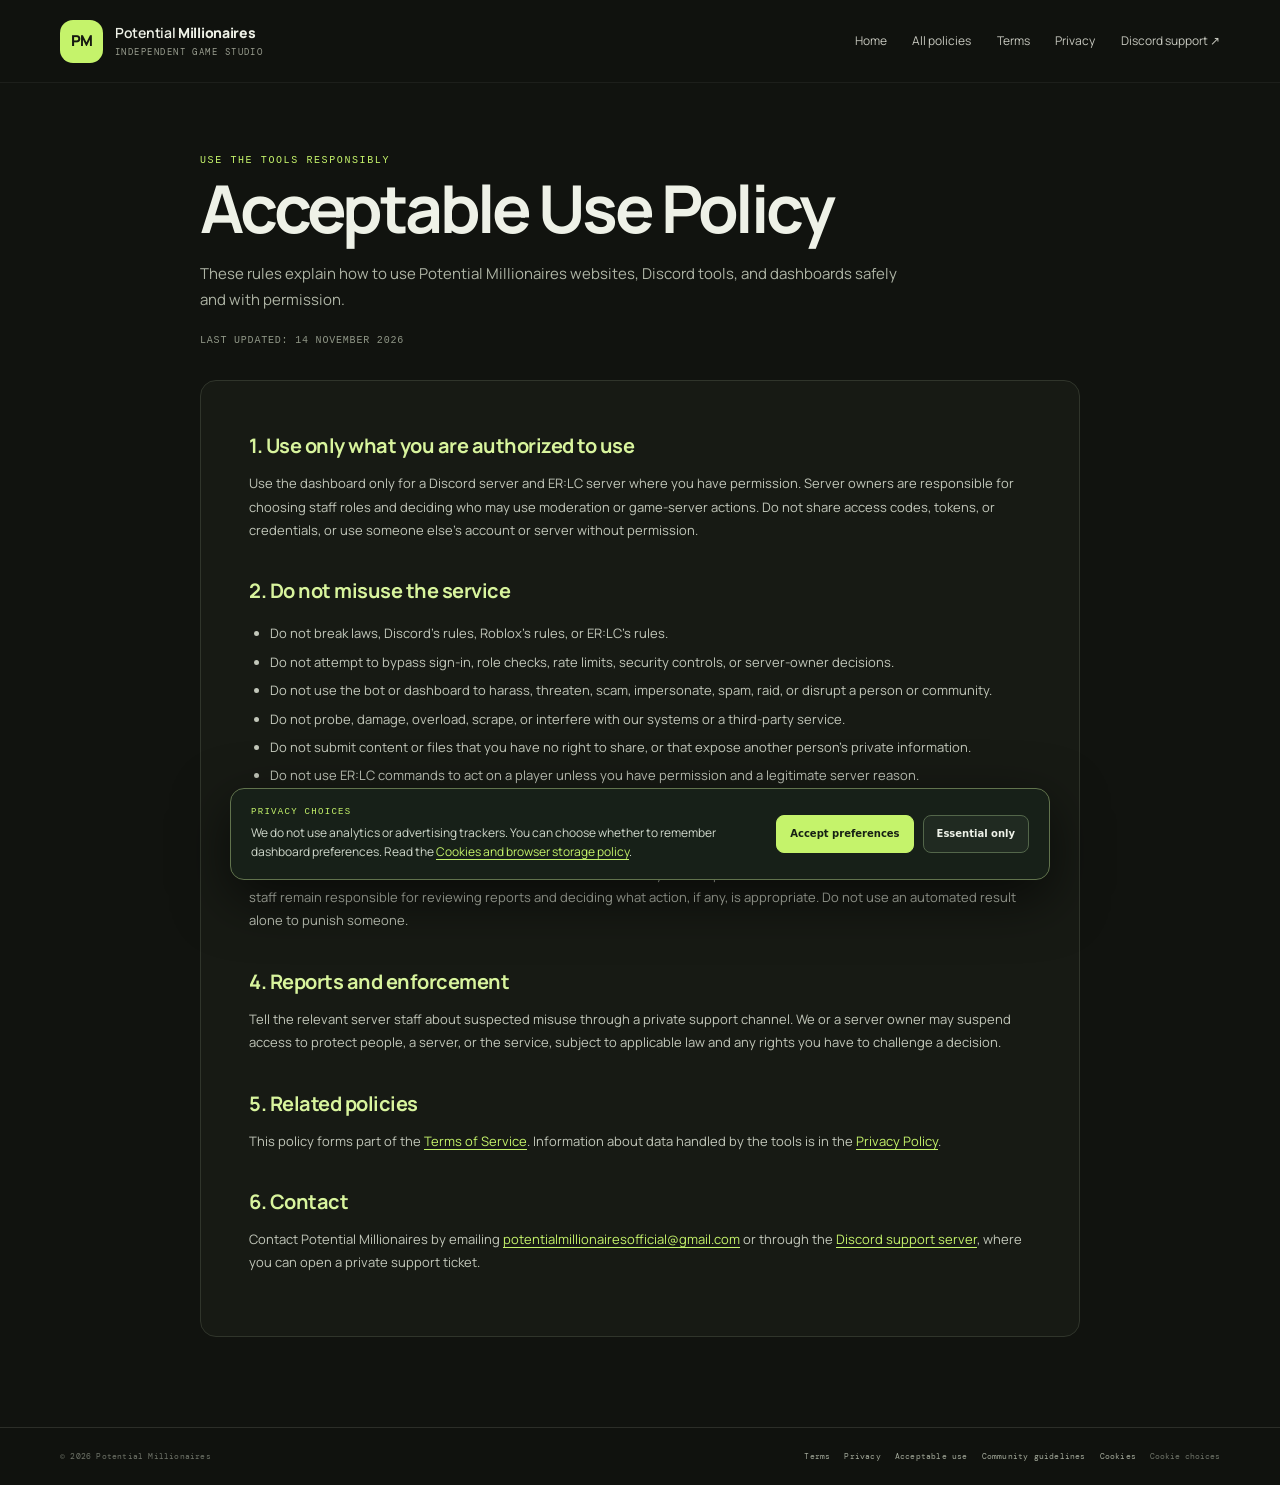
==== acceptable-use.html @ 97ff9b20 "Restore public site and add policy center" ====
<!doctype html>
<html lang="en">
<head>
  <meta charset="utf-8">
  <meta name="viewport" content="width=device-width, initial-scale=1">
  <meta name="theme-color" content="#11130f">
  <meta name="description" content="Acceptable use rules for Potential Millionaires websites, dashboard, and community tools.">
  <link rel="canonical" href="https://potentialmillionaires.xyz/acceptable-use.html">
  <link rel="stylesheet" href="style.css"><link rel="stylesheet" href="legal.css"><link rel="stylesheet" href="cookie-notice.css">
  <script src="script.js" defer></script><script src="cookie-notice.js" defer></script>
  <title>Acceptable Use — Potential Millionaires</title>
</head>
<body class="legal-page">
  <a class="skip-link" href="#main">Skip to content</a>
  <header class="site-header"><div class="header-inner wrap">
    <a class="brand" href="index.html" aria-label="Potential Millionaires home"><span class="brand-mark" aria-hidden="true">PM</span><span class="brand-name">Potential <b>Millionaires</b><small>INDEPENDENT GAME STUDIO</small></span></a>
    <nav class="primary-nav" aria-label="Page navigation"><a href="index.html">Home</a><a href="policies.html">All policies</a><a href="terms.html">Terms</a><a href="privacy.html">Privacy</a><a data-config-link="discordInviteUrl" data-unavailable-label="Discord support" href="index.html#community">Discord support ↗</a></nav>
  </div></header>
  <main class="legal-main" id="main">
    <p class="legal-kicker">Use the tools responsibly</p>
    <h1 class="legal-title">Acceptable Use Policy</h1>
    <p class="legal-intro">These rules explain how to use Potential Millionaires websites, Discord tools, and dashboards safely and with permission.</p>
    <p class="legal-meta">Last updated: 14 November 2026</p>
    <article class="legal-content">
      <h2>1. Use only what you are authorized to use</h2>
      <p>Use the dashboard only for a Discord server and ER:LC server where you have permission. Server owners are responsible for choosing staff roles and deciding who may use moderation or game-server actions. Do not share access codes, tokens, or credentials, or use someone else’s account or server without permission.</p>

      <h2>2. Do not misuse the service</h2>
      <ul>
        <li>Do not break laws, Discord’s rules, Roblox’s rules, or ER:LC’s rules.</li>
        <li>Do not attempt to bypass sign-in, role checks, rate limits, security controls, or server-owner decisions.</li>
        <li>Do not use the bot or dashboard to harass, threaten, scam, impersonate, spam, raid, or disrupt a person or community.</li>
        <li>Do not probe, damage, overload, scrape, or interfere with our systems or a third-party service.</li>
        <li>Do not submit content or files that you have no right to share, or that expose another person’s private information.</li>
        <li>Do not use ER:LC commands to act on a player unless you have permission and a legitimate server reason.</li>
      </ul>

      <h2>3. Respect and review</h2>
      <p>Automated filters and AI-assisted features can make mistakes. They are not proof that someone broke a rule. Human server staff remain responsible for reviewing reports and deciding what action, if any, is appropriate. Do not use an automated result alone to punish someone.</p>

      <h2>4. Reports and enforcement</h2>
      <p>Tell the relevant server staff about suspected misuse through a private support channel. We or a server owner may suspend access to protect people, a server, or the service, subject to applicable law and any rights you have to challenge a decision.</p>

      <h2>5. Related policies</h2>
      <p>This policy forms part of the <a href="terms.html">Terms of Service</a>. Information about data handled by the tools is in the <a href="privacy.html">Privacy Policy</a>.</p>
      <h2>6. Contact</h2>
      <p>Contact Potential Millionaires by emailing <a href="mailto:potentialmillionairesofficial@gmail.com">potentialmillionairesofficial@gmail.com</a> or through the <a data-config-link="discordInviteUrl" data-unavailable-label="Discord support server" href="index.html#community">Discord support server</a>, where you can open a private support ticket.</p>
    </article>
  </main>
  <footer class="site-footer"><div class="wrap footer-bottom"><span>© <span id="current-year"></span> Potential Millionaires</span><nav class="footer-links" aria-label="Legal links"><a href="terms.html">Terms</a><a href="privacy.html">Privacy</a><a href="acceptable-use.html" aria-current="page">Acceptable use</a><a href="community-guidelines.html">Community guidelines</a><a href="cookies.html">Cookies</a><button class="cookie-settings-link" type="button" data-open-cookie-notice>Cookie choices</button></nav></div></footer>
  <aside class="cookie-notice" id="cookie-notice" role="region" aria-label="Cookie and storage choices" aria-describedby="cookie-notice-copy" hidden>
    <div class="cookie-notice-copy"><p class="cookie-notice-kicker">PRIVACY CHOICES</p><p id="cookie-notice-copy">We do not use analytics or advertising trackers. You can choose whether to remember dashboard preferences. Read the <a href="cookies.html">Cookies and browser storage policy</a>.</p></div>
    <div class="cookie-notice-actions"><button class="cookie-button cookie-button-primary" type="button" data-cookie-choice="preferences">Accept preferences</button><button class="cookie-button cookie-button-secondary" type="button" data-cookie-choice="essential">Essential only</button></div>
  </aside>
</body>
</html>
---- style.css ----
@import url('https://fonts.googleapis.com/css2?family=DM+Mono:wght@400;500&family=Manrope:wght@400;500;600;700;800&display=swap');

:root{color-scheme:dark;--ink:#f2f2e9;--muted:#a6a89d;--dim:#72756a;--bg:#11130f;--panel:#1b1e18;--panel-soft:#22261f;--line:rgba(241,244,229,.12);--lime:#c5f36b;--mint:#69d6bc;--orange:#f2a66e;--purple:#8f86ff;--font:'Manrope',Arial,sans-serif;--mono:'DM Mono',monospace;--wrap:1160px}
*{box-sizing:border-box}html{scroll-behavior:smooth;scroll-padding-top:100px}body{margin:0;background:var(--bg);color:var(--ink);font-family:var(--font);font-size:15px;line-height:1.65;-webkit-font-smoothing:antialiased}a{color:inherit;text-decoration:none}button{font:inherit}.wrap{width:min(var(--wrap),calc(100% - 56px));margin-inline:auto}.skip-link{position:absolute;left:16px;top:-60px;z-index:100;background:var(--lime);color:#151710;padding:10px 14px;border-radius:8px}.skip-link:focus{top:12px}.site-header{position:sticky;top:0;z-index:20;background:rgba(17,19,15,.9);backdrop-filter:blur(18px);border-bottom:1px solid rgba(255,255,255,.055)}.header-inner{height:82px;display:flex;align-items:center;justify-content:space-between}.brand{display:inline-flex;align-items:center;gap:12px}.brand-mark{width:43px;height:43px;border-radius:13px;background:var(--lime);color:#161811;display:grid;place-items:center;font-size:15px;font-weight:900;letter-spacing:-1px}.brand-name{font-size:14px;font-weight:600;letter-spacing:-.3px;line-height:1.25}.brand-name b{font-weight:800}.brand-name small{display:block;margin-top:4px;color:#9b9f91;font:9px var(--mono);letter-spacing:1.45px}.primary-nav{display:flex;align-items:center;gap:34px;font-size:12px;color:#c7c8bf}.primary-nav>a:not(.nav-cta):hover,.text-link:hover,.back-top:hover{color:var(--lime)}.nav-cta{padding:10px 15px;border:1px solid rgba(197,243,107,.42);border-radius:999px;color:var(--lime)}.nav-cta span{margin-left:8px}.menu-toggle{display:none}
.hero{min-height:660px;position:relative;display:grid;grid-template-columns:1fr 1.05fr;align-items:center;gap:10px;padding-top:35px;padding-bottom:85px}.hero-copy{position:relative;z-index:2;padding:12px 0 28px}.eyebrow{margin:0 0 20px;color:var(--lime);font:10px var(--mono);letter-spacing:1.8px;text-transform:uppercase}.live-dot{display:inline-block;width:7px;height:7px;margin:0 8px 1px 0;background:var(--mint);border-radius:50%;box-shadow:0 0 12px var(--mint)}h1,h2,h3,p{margin-top:0}.hero h1{font-size:clamp(55px,7vw,94px);line-height:.98;letter-spacing:-7px;margin:0 0 24px;font-weight:800}.hero h1 span,.section-heading h2 span,.studio-copy h2 span,.community-copy h2 span{color:var(--lime)}.hero-intro{max-width:430px;color:#b7b9af;font-size:16px;line-height:1.8;margin-bottom:28px}.hero-actions{display:flex;gap:11px;align-items:center;flex-wrap:wrap}.button{min-height:48px;padding:0 19px;display:inline-flex;align-items:center;justify-content:center;gap:16px;border-radius:8px;font-size:12px;font-weight:800;transition:transform .2s ease,background .2s ease,border-color .2s ease}.button:hover{transform:translateY(-2px)}.button-primary{background:var(--lime);color:#171911}.button-primary:hover{background:#d4ff86}.button-quiet{border:1px solid var(--line);color:#e5e7dc}.button-quiet:hover{border-color:rgba(197,243,107,.55)}.hero-note{margin:28px 0 0;color:#797d71;font:10px var(--mono);letter-spacing:.3px}.note-star{color:var(--orange);font-size:14px;margin-right:7px}.hero-art{height:490px;position:relative;isolation:isolate;overflow:hidden;border-radius:20px;background:radial-gradient(ellipse at 50% 35%,#293c2c 0,#1a261f 42%,#161914 75%);border:1px solid rgba(255,255,255,.08)}.hero-art:before,.hero-art:after{content:"";position:absolute;inset:0;z-index:-1;background-image:linear-gradient(rgba(255,255,255,.035) 1px,transparent 1px),linear-gradient(90deg,rgba(255,255,255,.035) 1px,transparent 1px);background-size:38px 38px;mask-image:linear-gradient(to bottom,black,transparent 85%)}.hero-art:after{inset:auto -16% -38% 8%;height:68%;border-radius:50%;background:#c5f36b;filter:blur(90px);opacity:.09}.art-sun{position:absolute;width:180px;height:180px;right:19%;top:17%;border-radius:50%;background:var(--orange);filter:blur(58px);opacity:.17}.art-orbit{position:absolute;width:440px;height:180px;left:18%;top:36%;border:1px solid rgba(197,243,107,.13);border-radius:50%;transform:rotate(-24deg)}.orbit-two{width:500px;height:220px;left:8%;top:31%;border-color:rgba(143,134,255,.16);transform:rotate(25deg)}.coaster-art{position:absolute;inset:8% 0 3%;width:100%;height:91%;overflow:visible}.art-label{position:absolute;z-index:2;display:flex;align-items:center;gap:10px;padding:11px 13px;border:1px solid rgba(255,255,255,.13);border-radius:10px;background:rgba(22,26,21,.78);backdrop-filter:blur(8px);font-size:9px;font-weight:800;letter-spacing:.8px}.art-label small{display:block;margin-top:3px;color:#92978c;font:8px var(--mono);letter-spacing:.7px}.label-top{top:22px;right:20px}.label-icon{display:grid;place-items:center;width:25px;height:25px;border-radius:7px;background:#c5f36b;color:#171911;font-size:14px}.label-bottom{left:20px;bottom:22px}.label-number{font:11px var(--mono);color:var(--lime);padding-right:8px;border-right:1px solid var(--line)}.art-caption{position:absolute;right:18px;bottom:27px;color:#777d6e;font:8px var(--mono);letter-spacing:1.2px}.scroll-cue{position:absolute;left:0;bottom:25px;color:#777a71;font:9px var(--mono);letter-spacing:1.25px;display:flex;align-items:center;gap:10px}.scroll-cue span{height:25px;width:1px;background:var(--lime)}
.ticker{overflow:hidden;border-block:1px solid var(--line);background:#171a14}.ticker-track{min-width:max-content;display:flex;align-items:center;justify-content:space-around;gap:34px;padding:15px 20px;color:#b8bcad;font:9px var(--mono);letter-spacing:1.5px}.ticker-track i{font-style:normal;color:var(--lime);font-size:14px}
.section{padding:116px 0}.work-section{background:#151712}.section-heading{display:flex;align-items:end;justify-content:space-between;gap:25px;margin-bottom:35px}.section-heading .eyebrow,.studio-copy .eyebrow{margin-bottom:14px}.section-heading h2,.studio-copy h2{margin:0;font-size:clamp(38px,5vw,58px);line-height:1.07;letter-spacing:-3.4px}.work-tools{text-align:right}.work-tools p{font-size:12px;color:var(--muted);margin:0 0 12px}.filters{display:flex;justify-content:flex-end;gap:6px}.filter-button{border:1px solid var(--line);background:transparent;color:#9da093;padding:7px 12px;border-radius:999px;font-size:10px;cursor:pointer}.filter-button:hover,.filter-button.is-active{background:var(--lime);border-color:var(--lime);color:#171911}.project-grid{display:grid;grid-template-columns:1fr 1fr;gap:20px}.project-card{min-width:0;padding:13px 13px 18px;border:1px solid var(--line);border-radius:13px;background:#1c1f19;transition:transform .25s ease,border-color .25s ease}.project-card:hover{transform:translateY(-4px);border-color:rgba(197,243,107,.32)}.project-card[hidden]{display:none}.project-visual{height:265px;position:relative;overflow:hidden;border-radius:8px}.visual-topline{position:absolute;z-index:3;inset:14px 15px auto;display:flex;justify-content:space-between;align-items:center;color:#e4e8da;font:8px var(--mono);letter-spacing:1.2px}.visual-arrow{display:grid;place-items:center;width:28px;height:28px;border:1px solid rgba(255,255,255,.35);border-radius:50%;font-size:14px}.coaster-visual{background:linear-gradient(145deg,#556c53,#385248 50%,#252e28)}.coaster-visual:after{content:"";position:absolute;inset:0;background:linear-gradient(0deg,rgba(10,14,11,.3),transparent 55%)}.coaster-scene{position:absolute;inset:0;overflow:hidden}.scene-cloud{position:absolute;width:110px;height:28px;top:49px;left:12%;border-radius:50%;background:rgba(244,239,204,.16);filter:blur(2px)}.cloud-two{left:auto;right:13%;top:78px;width:75px;opacity:.6}.scene-track{position:absolute;width:105%;height:210px;left:-2%;top:120px;border:12px solid transparent;border-bottom-color:#16201c;border-left-color:#16201c;border-radius:50%;transform:rotate(-10deg)}.track-front{top:112px;left:1%;height:195px;border-width:7px;border-bottom-color:var(--lime);border-left-color:var(--lime);transform:rotate(-9deg)}.scene-cart{position:absolute;z-index:2;width:74px;height:29px;left:43%;top:132px;background:var(--orange);border:4px solid #20241c;border-radius:14px 14px 7px 7px;transform:rotate(-8deg);box-shadow:0 10px 22px #1118}.scene-cart span{position:absolute;width:22px;height:17px;left:18px;top:-17px;background:#e7dbbb;border:3px solid #20241c;border-radius:8px 8px 1px 1px}.scene-cart i{position:absolute;width:12px;height:12px;bottom:-9px;left:7px;border-radius:50%;background:#1c2019;border:2px solid #d0d6c4}.scene-cart i:last-child{left:auto;right:7px}.scene-station{position:absolute;right:15%;top:121px;width:82px;height:83px;border:5px solid #20251c;border-bottom-width:8px;background:#b5cb89;transform:skewY(-8deg);box-shadow:8px 8px 0 #171b16}.scene-station b{display:block;position:absolute;top:-22px;left:-9px;width:90px;height:18px;background:#ecad75;border:4px solid #20251c}.scene-station b:nth-child(2){top:7px;left:8px;width:57px;height:31px;background:#324b49}.scene-station span{position:absolute;bottom:0;left:10px;width:50px;height:28px;background:#364d40}.scene-ground{position:absolute;left:-5%;right:-5%;bottom:-90px;height:145px;background:#253a2d;border-radius:50% 50% 0 0;transform:rotate(-4deg)}.visual-tag{position:absolute;z-index:4;left:15px;bottom:14px;color:white;font:9px var(--mono);letter-spacing:1.2px}.bot-visual{background:radial-gradient(ellipse at 78% 13%,#263a36,#252d28 45%,#20231d)}.bot-visual:before,.bot-visual:after{content:"";position:absolute;border:1px solid rgba(197,243,107,.16);border-radius:50%;width:350px;height:350px;left:21%;top:9%}.bot-visual:after{width:270px;height:270px;left:30%;top:22%;border-color:rgba(143,134,255,.2)}.bot-window{position:absolute;z-index:2;left:14%;top:61px;width:72%;border:1px solid #566157;border-radius:10px;background:#171a17;box-shadow:0 18px 40px #0b0d0b8c;transform:rotate(-2deg)}.bot-window-head{display:flex;align-items:center;gap:9px;padding:13px;border-bottom:1px solid #353b34}.bot-avatar{width:29px;height:29px;display:grid;place-items:center;border-radius:9px;background:var(--lime);color:#161811;font-size:9px;font-weight:900}.bot-window-head b{font-size:9px;display:block}.bot-window-head small{display:block;color:#979c91;font-size:8px}.online-indicator{margin-left:auto;color:var(--mint);font:7px var(--mono);letter-spacing:.7px}.bot-message{margin:13px;padding:12px;background:#242923;border-radius:7px;color:#e3e7dc}.bot-message>small{font:7px var(--mono);letter-spacing:.7px;color:#aab19f}.bot-message>small b{color:var(--mint);margin-left:5px}.bot-message p{font-size:9px;line-height:1.6;margin:8px 0 10px;color:#c5cabc}.bot-buttons{display:flex;gap:6px}.bot-buttons span{padding:4px 9px;border:1px solid #627454;border-radius:5px;color:var(--lime);font-size:7px}.bot-buttons span:last-child{border-color:#735052;color:#e8a09b}.bot-status-row{display:flex;justify-content:space-around;padding:0 8px 14px;color:#a9ae9f;font:7px var(--mono)}.bot-status-row i{display:inline-block;width:6px;height:6px;margin-right:4px;border-radius:50%;background:var(--mint)}.project-info{display:flex;align-items:end;justify-content:space-between;gap:16px;padding:19px 5px 7px}.project-kicker{margin:0 0 5px;color:#899080;font:8px var(--mono);letter-spacing:.9px;text-transform:uppercase}.project-info h3{margin:0;font-size:23px;letter-spacing:-.9px}.project-index{padding-bottom:4px;color:#777e70;font:8px var(--mono);white-space:nowrap}.project-description{min-height:48px;margin:9px 5px 16px;color:#aeb2a5;font-size:12px;line-height:1.75;max-width:490px}.text-link{display:inline-flex;align-items:center;gap:12px;margin:0 5px;color:var(--lime);font-size:11px;font-weight:800}.text-link span{font-size:15px}.text-link.is-unavailable{color:#9fa498}.project-footnote{margin:24px 0 0;text-align:center;color:#7e8277;font-size:10px}.project-footnote span{color:var(--orange);margin-right:5px}
.studio-section{padding:112px 0;background:#1b1e18;border-block:1px solid var(--line)}.studio-layout{display:grid;grid-template-columns:.82fr 1.15fr 1fr;gap:50px;align-items:center}.studio-stamp{width:208px;height:208px;position:relative;display:flex;flex-direction:column;align-items:center;justify-content:center;border:1px solid rgba(197,243,107,.4);border-radius:50%;color:var(--lime);transform:rotate(-12deg)}.studio-stamp:before{content:"";position:absolute;inset:13px;border:1px dashed rgba(197,243,107,.35);border-radius:50%}.studio-stamp>span{font-size:58px;line-height:1;font-weight:900;letter-spacing:-6px}.studio-stamp i{position:absolute;top:29px;right:39px;font-style:normal;color:var(--orange);font-size:18px}.studio-stamp small{margin-top:10px;font:7px var(--mono);letter-spacing:1.5px}.studio-copy h2{font-size:45px;letter-spacing:-2.6px}.studio-copy>p:not(.eyebrow){max-width:400px;color:#a9ada1;font-size:13px;line-height:1.85;margin:18px 0}.studio-values{border-left:1px solid var(--line);padding-left:27px}.studio-values>div{position:relative;padding:0 0 19px 32px;margin-bottom:17px;border-bottom:1px solid var(--line)}.studio-values>div:last-child{padding-bottom:0;margin-bottom:0;border-bottom:0}.studio-values span{position:absolute;left:0;top:1px;color:var(--lime);font:9px var(--mono)}.studio-values b{font-size:11px}.studio-values p{margin:5px 0 0;color:#8e9386;font-size:10px;line-height:1.6}
.community-section{padding-top:94px;padding-bottom:95px}.community-card{position:relative;display:grid;grid-template-columns:1.25fr .75fr;gap:30px;align-items:center;min-height:350px;overflow:hidden;padding:54px 7%;border-radius:17px;background:var(--lime);color:#171a12}.community-copy,.community-action{position:relative;z-index:2}.community-copy .eyebrow{color:#52632f;margin-bottom:13px}.community-copy h2{font-size:clamp(39px,5vw,62px);line-height:1.02;letter-spacing:-4px;margin:0 0 16px}.community-copy h2 span{color:#607f31}.community-copy>p:last-child{max-width:430px;margin:0;color:#49533b;font-size:12px;line-height:1.8}.community-action{display:flex;flex-direction:column;align-items:flex-start;gap:12px}.button-dark{background:#171a12;color:#f1f1e9}.button-dark:hover{background:#2a2e21}.community-action>span{color:#56613f;font-size:9px}.community-spark{position:absolute;z-index:1;right:27%;top:-41px;font-size:218px;line-height:1;color:rgba(255,255,255,.2)}.community-orbit{position:absolute;right:-78px;top:-213px;width:410px;height:410px;border:1px solid rgba(29,39,20,.16);border-radius:50%}.orbit-b{right:-25px;top:-167px;width:310px;height:310px}
.site-footer{background:#10120e;border-top:1px solid var(--line)}.footer-main{min-height:105px;display:flex;align-items:center;justify-content:space-between;gap:25px;border-bottom:1px solid var(--line)}.footer-main>p{margin:0;color:#878b7f;font-size:10px}.footer-main>p span{color:var(--orange)}.back-top{font-size:10px;color:#b7bcac}.footer-bottom{min-height:57px;display:flex;align-items:center;justify-content:space-between;gap:15px;color:#6f7469;font:8px var(--mono);letter-spacing:.2px}.footer-bottom a{color:#a3a99a}.toast{position:fixed;z-index:50;left:50%;bottom:25px;transform:translate(-50%,20px);max-width:min(520px,calc(100% - 32px));padding:12px 17px;border:1px solid rgba(197,243,107,.3);border-radius:9px;background:#20241d;color:#e9ede1;font-size:11px;box-shadow:0 12px 40px #0008;opacity:0;pointer-events:none;transition:opacity .2s ease,transform .2s ease}.toast.is-visible{opacity:1;transform:translate(-50%,0)}
@media(max-width:850px){.hero{min-height:600px;grid-template-columns:1fr 1fr;gap:0}.hero h1{font-size:70px;letter-spacing:-5px}.hero-art{height:410px}.studio-layout{grid-template-columns:.65fr 1.2fr;gap:30px}.studio-values{grid-column:2;border-left:0;border-top:1px solid var(--line);padding:22px 0 0;display:grid;grid-template-columns:repeat(3,1fr);gap:15px}.studio-values>div{padding-left:26px;padding-bottom:0;margin:0;border:0}.community-card{padding-inline:6%}}
@media(max-width:640px){.wrap{width:min(100% - 36px,var(--wrap))}.header-inner{height:70px}.brand-mark{width:39px;height:39px}.brand-name{font-size:12px}.menu-toggle{display:flex;width:40px;height:40px;flex-direction:column;align-items:center;justify-content:center;gap:5px;border:1px solid var(--line);border-radius:9px;background:transparent;color:var(--ink)}.menu-toggle span{height:1.5px;width:16px;background:currentColor;transition:transform .2s ease}.menu-toggle[aria-expanded="true"] span:first-child{transform:translateY(3.25px) rotate(45deg)}.menu-toggle[aria-expanded="true"] span:last-child{transform:translateY(-3.25px) rotate(-45deg)}.primary-nav{position:absolute;top:69px;left:0;right:0;display:none;flex-direction:column;align-items:stretch;gap:0;padding:12px 18px 18px;background:#151712;border-bottom:1px solid var(--line)}.primary-nav.is-open{display:flex}.primary-nav>a{padding:12px 4px}.primary-nav .nav-cta{margin-top:6px;text-align:center}.hero{display:flex;flex-direction:column;align-items:stretch;padding-top:58px;padding-bottom:74px;gap:30px}.hero-copy{padding:0}.hero h1{font-size:clamp(55px,15vw,76px);letter-spacing:-4.8px}.hero-intro{font-size:14px}.hero-art{height:min(88vw,390px);min-height:290px;border-radius:14px}.coaster-art{inset:8% 0 1%;height:90%}.art-label{transform:scale(.88);transform-origin:top right}.label-bottom{transform-origin:bottom left}.scroll-cue{bottom:22px}.ticker-track{gap:20px;font-size:8px}.section{padding:78px 0}.section-heading{align-items:flex-start;flex-direction:column;margin-bottom:25px}.section-heading h2,.studio-copy h2{font-size:42px;letter-spacing:-2.6px}.work-tools{text-align:left;width:100%}.filters{justify-content:flex-start;flex-wrap:wrap}.project-grid{grid-template-columns:1fr;gap:14px}.project-visual{height:230px}.project-info h3{font-size:21px}.project-description{min-height:0}.studio-section{padding:75px 0}.studio-layout{grid-template-columns:1fr;gap:28px}.studio-stamp{width:155px;height:155px;margin:0 auto 3px}.studio-stamp>span{font-size:45px}.studio-stamp i{top:19px;right:27px}.studio-stamp small{font-size:6px}.studio-copy{text-align:center}.studio-copy>p:not(.eyebrow){margin-inline:auto}.studio-values{grid-column:auto;grid-template-columns:1fr;padding-top:20px}.studio-values>div{padding-left:32px;padding-bottom:14px;margin-bottom:0;border-bottom:1px solid var(--line)}.community-section{padding-top:68px;padding-bottom:68px}.community-card{grid-template-columns:1fr;gap:25px;padding:36px 25px;min-height:0}.community-copy h2{font-size:48px;letter-spacing:-3px}.community-spark{font-size:140px;right:-2px;top:-22px}.footer-main{padding:22px 0;min-height:0;flex-wrap:wrap}.footer-main>p{order:3;width:100%}.footer-bottom{padding:14px 0;flex-wrap:wrap;justify-content:flex-start}.footer-bottom>span:nth-child(2){display:none}.footer-bottom>a{margin-left:auto}}
@media(prefers-reduced-motion:reduce){html{scroll-behavior:auto}*,*::before,*::after{transition:none!important;animation:none!important}}

/* Real DrawCoaster footage, captured from the creator's gameplay clip. */
.coaster-visual:after{z-index:1}
.gameplay-image{position:absolute;inset:0;z-index:0;width:100%;height:100%;object-fit:cover;object-position:center 52%}
.game-gallery{display:grid;grid-template-columns:repeat(3,minmax(0,1fr));gap:8px;margin:0 5px 14px}
.game-gallery figure{position:relative;aspect-ratio:4/3;min-width:0;margin:0;overflow:hidden;border:1px solid rgba(255,255,255,.08);border-radius:7px;background:#151a17}
.game-gallery img{display:block;width:100%;height:100%;object-fit:cover;transition:transform .3s ease}
.game-gallery figure:hover img{transform:scale(1.04)}
.game-gallery figcaption{position:absolute;inset:auto 0 0;padding:16px 8px 7px;background:linear-gradient(transparent,rgba(10,13,11,.88));color:#f0f2e8;font:7px var(--mono);letter-spacing:.35px;text-transform:uppercase}
.game-collection{margin:0 5px 15px;color:#8e9586;font-size:9px;line-height:1.7}
.game-collection b{display:block;margin-bottom:3px;color:var(--lime);font:8px var(--mono);letter-spacing:.8px;text-transform:uppercase}
@media(max-width:640px){.game-gallery{gap:6px}.game-gallery figure{aspect-ratio:1/1}.game-gallery figcaption{font-size:6px;padding:14px 5px 6px}.game-collection{font-size:8px}}
---- legal.css ----
.legal-page{min-height:100vh;background:#11130f;color:#eef1e7}
.legal-main{width:min(100% - 48px,880px);margin:0 auto;padding:72px 0 90px}
.legal-kicker{margin:0 0 10px;color:#c5f36b;font:10px ui-monospace,SFMono-Regular,Consolas,monospace;letter-spacing:.16em;text-transform:uppercase}
.legal-title{margin:0;color:#eef1e7;font-size:clamp(38px,7vw,66px);line-height:.98;letter-spacing:-.055em}
.legal-intro{max-width:700px;margin:20px 0 0;color:#aeb4a5;font-size:15px;line-height:1.75}
.legal-meta{margin-top:22px;color:#909787;font:10px ui-monospace,SFMono-Regular,Consolas,monospace;letter-spacing:.08em;text-transform:uppercase}
.legal-content{margin-top:34px;padding:clamp(22px,5vw,48px);border:1px solid #30352b;border-radius:16px;background:#171a14}
.legal-content h2{margin:32px 0 10px;color:#d8f49d;font-size:20px;letter-spacing:-.025em}
.legal-content h2:first-child{margin-top:0}
.legal-content p,.legal-content li{color:#c2c7ba;font-size:13px;line-height:1.8}
.legal-content ul{padding-left:21px}
.legal-content li+li{margin-top:5px}
.legal-content a{color:#c5f36b;text-decoration:underline;text-underline-offset:3px}
.legal-note{margin-top:24px;padding:15px 17px;border:1px solid #3a4c2e;border-radius:10px;background:#1d2718;color:#c3ceb8;font-size:12px;line-height:1.7}
.legal-page .site-footer{margin-top:0}
.footer-links{display:flex;align-items:center;justify-content:flex-end;gap:14px;flex-wrap:wrap}
.footer-links a{color:#a3a99a}
.legal-footer{display:flex;justify-content:center;gap:22px;flex-wrap:wrap;padding:20px 18px;border-top:1px solid var(--line);color:var(--muted);font-size:10px}
.legal-footer a:hover{color:var(--lime)}
.policy-directory{display:grid;grid-template-columns:repeat(2,minmax(0,1fr));gap:12px;margin:0;padding:0;list-style:none}
.policy-card{display:flex;min-height:112px;flex-direction:column;justify-content:space-between;padding:18px 20px;border:1px solid #343a30;border-radius:12px;background:#1c2019;transition:border-color .18s ease,transform .18s ease}
.policy-card:hover,.policy-card:focus-visible{border-color:#819d53;transform:translateY(-2px)}
.policy-card strong{color:#e5e9db;font-size:15px}
.policy-card span{color:#aeb4a5;font-size:12px;line-height:1.6}
.policy-card em{align-self:flex-end;color:#c5f36b;font:normal 18px var(--mono)}
@media(max-width:560px){.policy-directory{grid-template-columns:1fr}}
.legal-page .header-inner{min-height:82px;height:auto;gap:24px;padding-block:12px}
.legal-page .primary-nav{position:static;display:flex;align-items:center;justify-content:flex-end;gap:clamp(12px,2vw,28px);flex-wrap:wrap}
@media(max-width:640px){.legal-main{width:min(100% - 36px,880px);padding:40px 0 58px}.legal-content{padding:21px 18px}.legal-content h2{font-size:18px}.footer-links{margin-left:auto;justify-content:flex-start}.legal-page .header-inner{align-items:flex-start;padding-block:12px}.legal-page .primary-nav{position:static;display:flex;flex:1;justify-content:flex-end;gap:6px 14px;font-size:10px}.legal-page .primary-nav>a{padding:2px}.legal-page .primary-nav .nav-cta{margin-top:0;text-align:center}}
---- cookie-notice.css ----
.cookie-notice[hidden]{display:none}
.cookie-notice{position:fixed;z-index:100;left:20px;right:20px;bottom:20px;display:flex;align-items:center;justify-content:space-between;gap:24px;max-width:820px;margin:0 auto;padding:18px 20px;border:1px solid #61734d;border-radius:14px;background:#172018;color:#eef2e9;box-shadow:0 18px 55px #0009}
.cookie-notice-copy{max-width:500px}
.cookie-notice-kicker{margin:0 0 6px;color:#c5f36b;font:9px ui-monospace,SFMono-Regular,Consolas,monospace;letter-spacing:1.3px}
.cookie-notice-copy>p:last-child{margin:0;color:#d0d8cc;font-size:12px;line-height:1.6}
.cookie-notice-copy a{color:#c5f36b;text-decoration:underline;text-underline-offset:3px}
.cookie-notice-actions{display:flex;align-items:center;gap:9px;flex-wrap:wrap;flex:none}
.cookie-button{min-height:38px;padding:0 13px;border:1px solid #53664a;border-radius:8px;font:700 10px ui-sans-serif,system-ui,sans-serif;cursor:pointer}
.cookie-button-primary{border-color:#c5f36b;background:#c5f36b;color:#172014}
.cookie-button-secondary{background:#202a21;color:#eef2e9}
.cookie-button:hover,.cookie-settings-link:hover{filter:brightness(1.1)}
.cookie-settings-link{padding:0;border:0;background:transparent;color:inherit;font:inherit;text-align:left;cursor:pointer}
.cookie-notice button:focus-visible,.cookie-settings-link:focus-visible{outline:2px solid #c5f36b;outline-offset:3px}
@media(max-width:700px){.cookie-notice{left:12px;right:12px;bottom:12px;align-items:stretch;flex-direction:column;gap:12px;padding:15px}.cookie-notice-actions{display:grid;grid-template-columns:1fr 1fr}.cookie-button{min-height:42px;padding-inline:8px}.legal-footer .cookie-settings-link{padding:10px 0}}
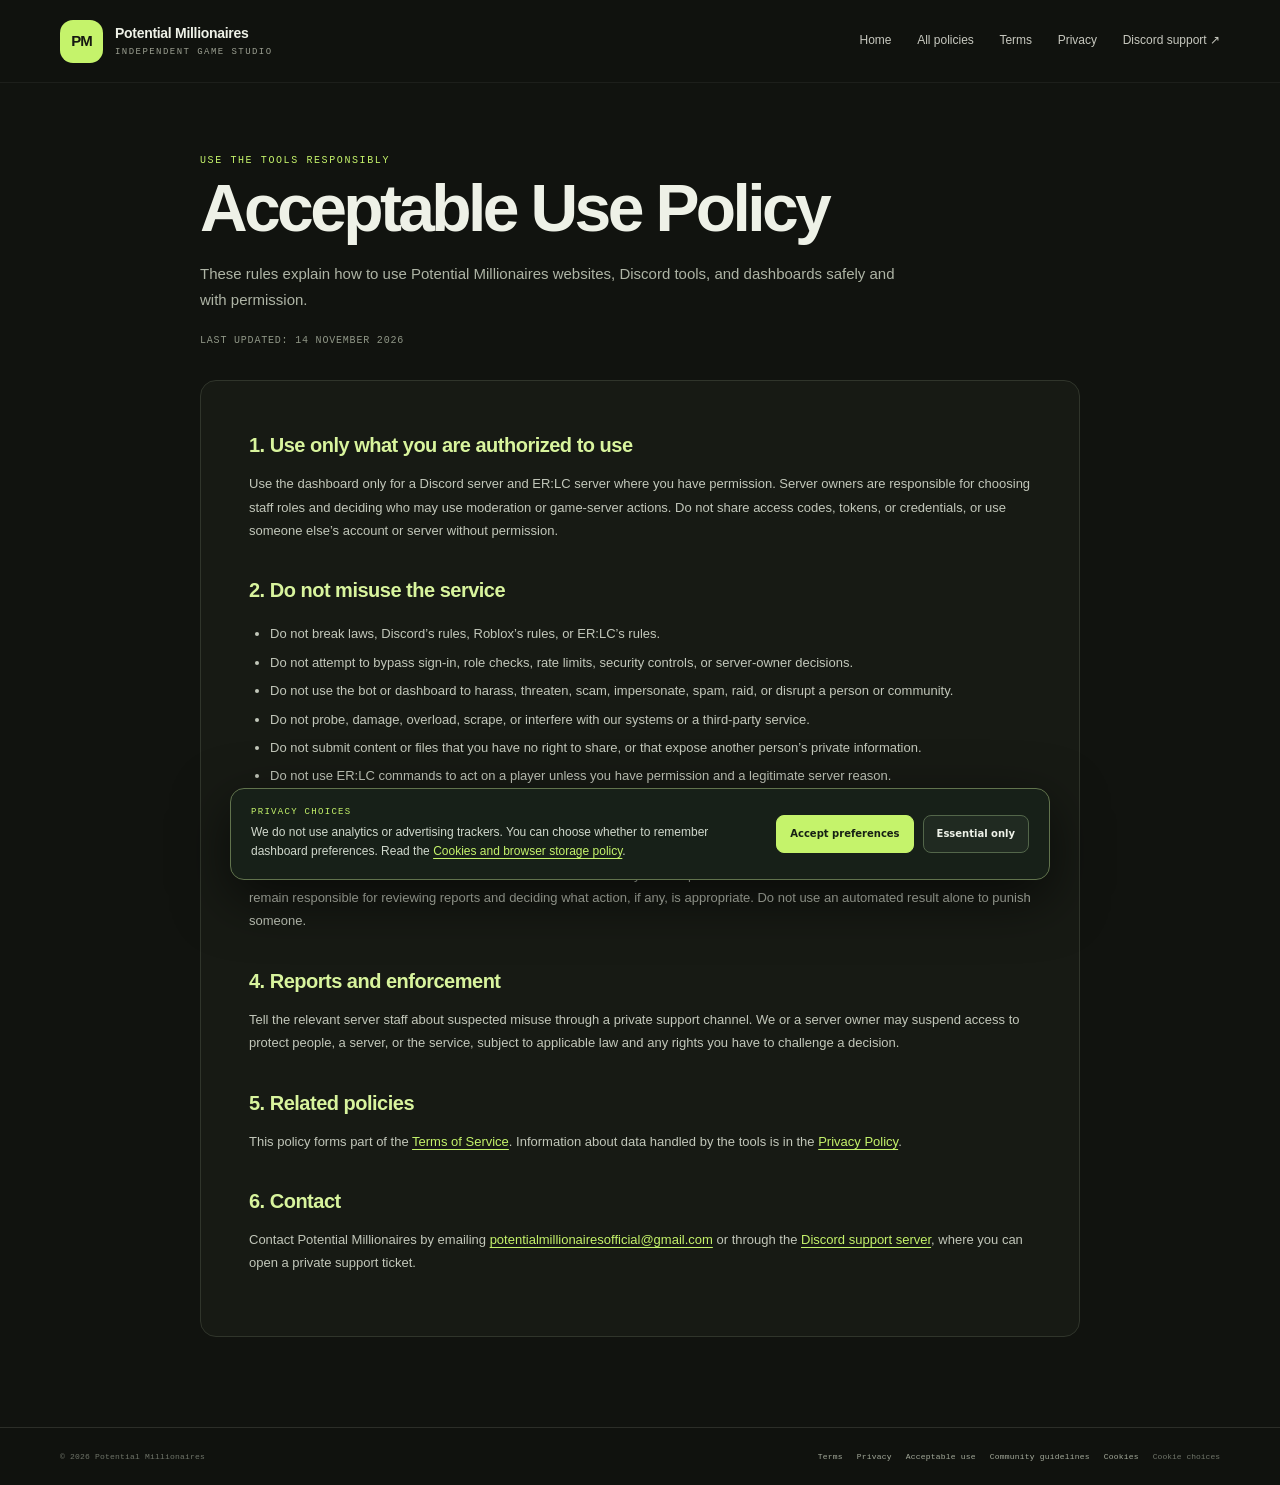
==== commit 83d4c28a: "Add Turnstile verification and site security hardening" ====
--- a/acceptable-use.html
+++ b/acceptable-use.html
@@ -2,7 +2,7 @@
 <html lang="en">
 <head>
   <meta charset="utf-8">
-  <meta name="viewport" content="width=device-width, initial-scale=1">
+  <meta name="viewport" content="width=device-width, initial-scale=1"><meta http-equiv="Content-Security-Policy" content="default-src 'self'; base-uri 'self'; object-src 'none'; script-src 'self' https://challenges.cloudflare.com; style-src 'self' 'unsafe-inline'; img-src 'self' data:; font-src 'self' data:; connect-src 'self' https://potential-millionaires-erlc-api.jerrebjerreb18.workers.dev https://challenges.cloudflare.com; frame-src https://challenges.cloudflare.com; form-action 'self'; upgrade-insecure-requests"><meta name="referrer" content="strict-origin-when-cross-origin">
   <meta name="theme-color" content="#11130f">
   <meta name="description" content="Acceptable use rules for Potential Millionaires websites, dashboard, and community tools.">
   <link rel="canonical" href="https://potentialmillionaires.xyz/acceptable-use.html">
